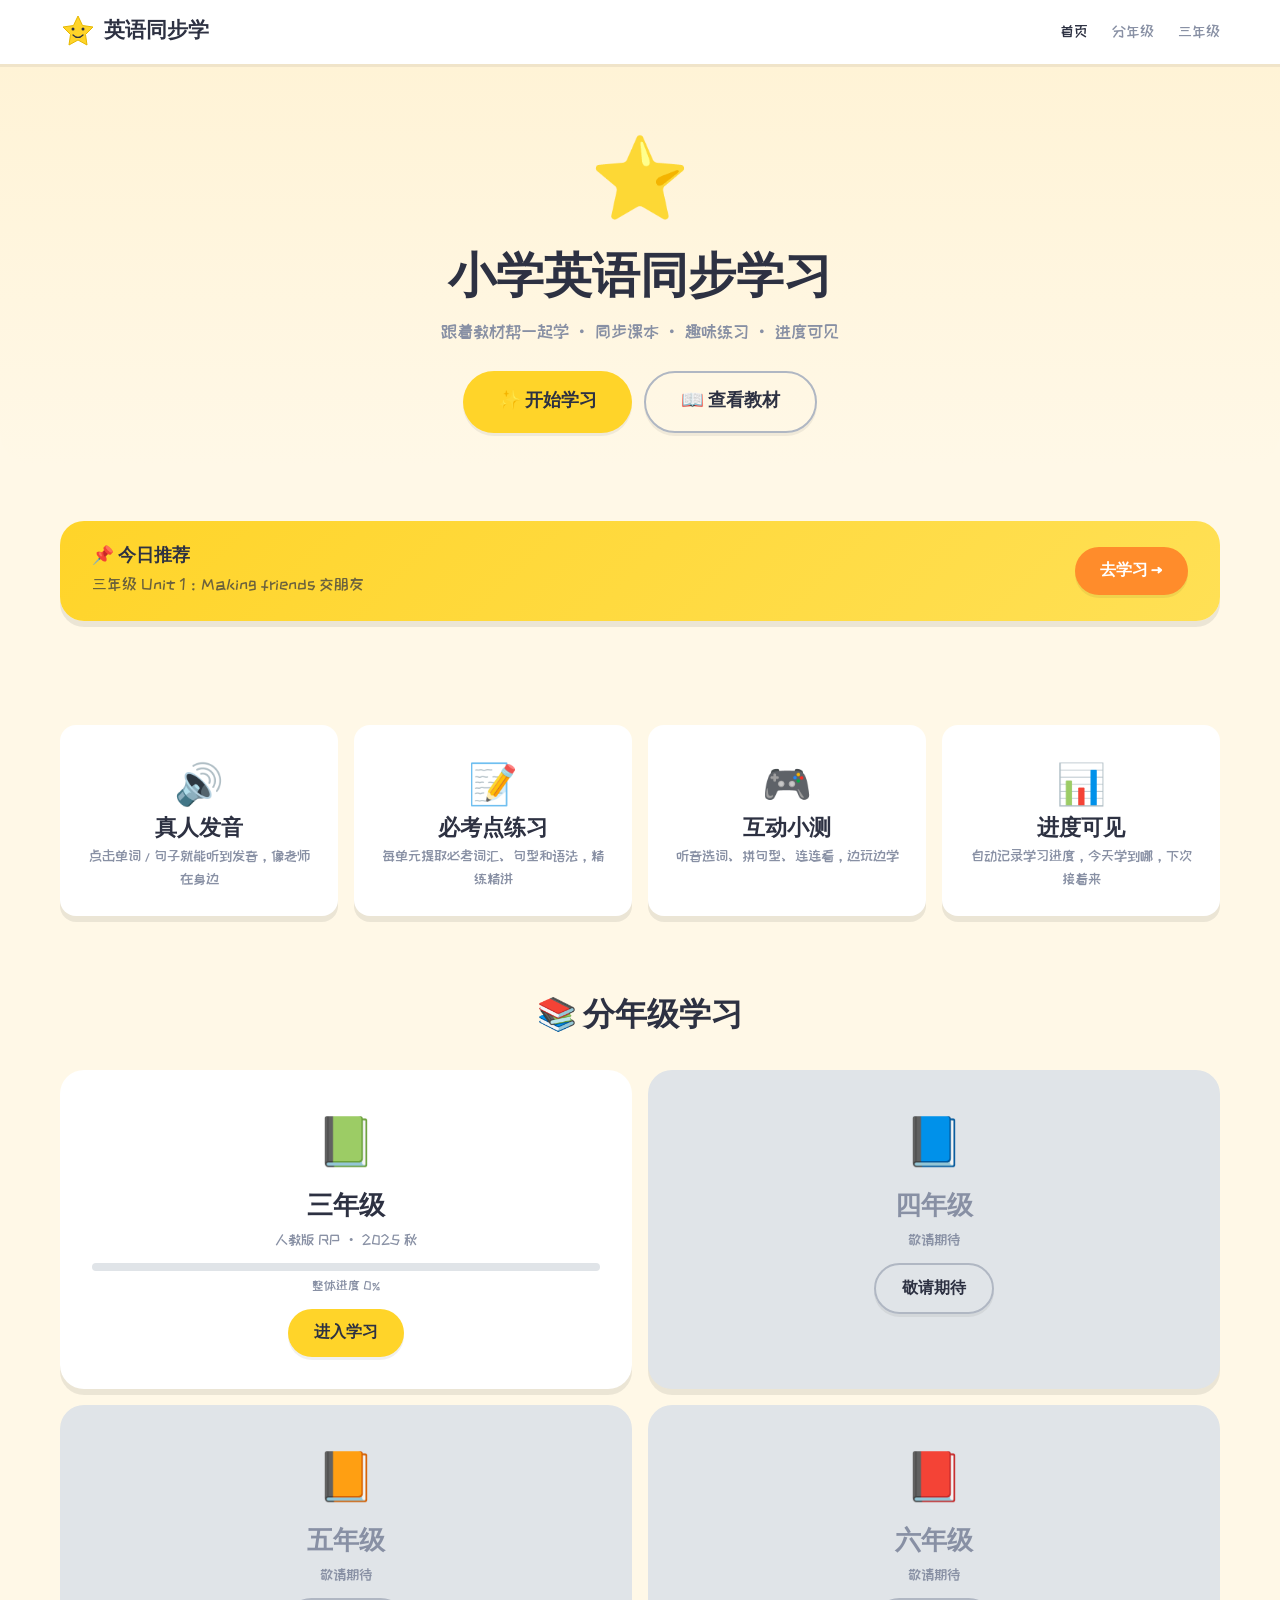
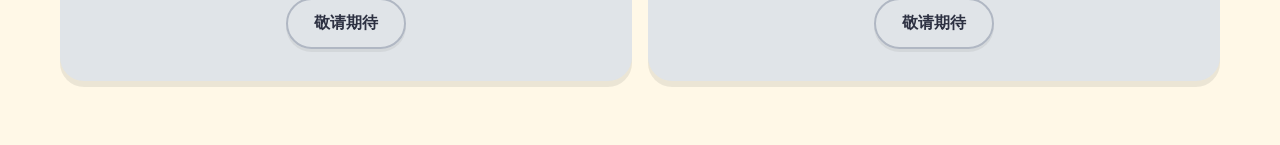
==== index.html @ 9a164a95 "Initial commit: 小学英语同步学习网站 Unit 1 (Making friends) - 静态站点 HTML/CSS/原生JS(ESM)，无构建工具 - 首页分年级导航 + 三年级 H" ====
<!DOCTYPE html>
<html lang="zh-CN">
<head>
  <meta charset="UTF-8">
  <meta name="viewport" content="width=device-width, initial-scale=1.0">
  <title>小学英语同步学习 — 跟着教材帮一起学</title>
  <link rel="stylesheet" href="assets/css/tokens.css">
  <link rel="stylesheet" href="assets/css/base.css">
  <link rel="stylesheet" href="assets/css/components.css">
  <link rel="stylesheet" href="assets/css/layout.css">
</head>
<body>
  <!-- Navbar -->
  <nav class="navbar">
    <div class="container">
      <a href="index.html" class="nav-logo">
        <svg width="36" height="36" viewBox="0 0 36 36"><use href="assets/img/mascot-star.svg#star"/></svg>
        英语同步学
      </a>
      <div class="nav-links">
        <a href="index.html" class="active">首页</a>
        <a href="#grades">分年级</a>
        <a href="grade3.html">三年级</a>
      </div>
    </div>
  </nav>

  <!-- Main -->
  <main class="page-wrap">
    <!-- Hero -->
    <section class="hero">
      <div class="container">
        <div class="hero-mascot">⭐</div>
        <h1>小学英语同步学习</h1>
        <p>跟着教材帮一起学 · 同步课本 · 趣味练习 · 进度可见</p>
        <div class="hero-actions">
          <a href="grade3.html" class="btn btn-primary btn-lg">✨ 开始学习</a>
          <a href="books/25秋三上教材帮英语人教.pdf" class="btn btn-outline btn-lg" target="_blank">📖 查看教材</a>
        </div>
      </div>
    </section>

    <!-- Daily Recommend -->
    <section class="section">
      <div class="container">
        <div class="daily-card" id="daily-recommend">
          <div class="daily-card__info">
            <h3>📌 今日推荐</h3>
            <p id="daily-text">正在加载…</p>
          </div>
          <a href="grade3/unit1.html" class="btn btn-accent">去学习 →</a>
        </div>
      </div>
    </section>

    <!-- Features -->
    <section class="section section--tight">
      <div class="container">
        <div class="highlight-grid">
          <div class="card" style="text-align:center">
            <div style="font-size:2.5rem">🔊</div>
            <h3>真人发音</h3>
            <p style="color:var(--c-gray);font-size:.9rem">点击单词 / 句子就能听到发音，像老师在身边</p>
          </div>
          <div class="card" style="text-align:center">
            <div style="font-size:2.5rem">📝</div>
            <h3>必考点练习</h3>
            <p style="color:var(--c-gray);font-size:.9rem">每单元提取必考词汇、句型和语法，精练精讲</p>
          </div>
          <div class="card" style="text-align:center">
            <div style="font-size:2.5rem">🎮</div>
            <h3>互动小测</h3>
            <p style="color:var(--c-gray);font-size:.9rem">听音选词、拼句型、连连看，边玩边学</p>
          </div>
          <div class="card" style="text-align:center">
            <div style="font-size:2.5rem">📊</div>
            <h3>进度可见</h3>
            <p style="color:var(--c-gray);font-size:.9rem">自动记录学习进度，今天学到哪，下次接着来</p>
          </div>
        </div>
      </div>
    </section>

    <!-- Grade Navigation -->
    <section class="section" id="grades">
      <div class="container">
        <h2 style="text-align:center;margin-bottom:1.5rem">📚 分年级学习</h2>
        <div class="grade-grid" id="grade-grid"></div>
      </div>
    </section>
  </main>

  <script type="module">
    import { Progress } from './assets/js/core/progress.js';

    // Render grade cards
    const res = await fetch('data/grades.json');
    const { grades } = await res.json();
    const grid = document.getElementById('grade-grid');

    const totalSectionsMap = { u1: 11, u2: 11, u3: 11, u4: 11, u5: 11, u6: 11, rev: 6 };
    const unitIds = ['u1', 'u2', 'u3', 'u4', 'u5', 'u6', 'rev'];
    const gp = Progress.getGradeProgress(3, unitIds, totalSectionsMap);

    for (const g of grades) {
      const card = document.createElement('div');
      const active = g.active;

      if (active) {
        // Calculate overall G3 progress
        const total = gp.reduce((s, u) => s + (totalSectionsMap[u.unitId] || 10), 0);
        const done = gp.reduce((s, u) => s + u.completed.length, 0);
        const pct = total > 0 ? Math.round((done / total) * 100) : 0;

        card.className = 'grade-card card--active';
        card.innerHTML = `
          <div class="grade-card__icon">${g.icon}</div>
          <div class="grade-card__title">${g.label}</div>
          <div class="grade-card__sub">${g.desc}</div>
          <div class="progress-bar" style="margin-top:.75rem">
            <div class="progress-bar__fill" style="width:${pct}%"></div>
          </div>
          <div style="font-size:.8rem;color:var(--c-gray);margin-top:.35rem">整体进度 ${pct}%</div>
          <a href="${g.url}" class="btn btn-primary" style="margin-top:.75rem">进入学习</a>
        `;
      } else {
        card.className = 'grade-card grade-card--coming';
        card.innerHTML = `
          <div class="grade-card__icon">${g.icon}</div>
          <div class="grade-card__title">${g.label}</div>
          <div class="grade-card__sub">${g.desc}</div>
          <button class="btn btn-outline" style="margin-top:.75rem" disabled>敬请期待</button>
        `;
      }
      grid.appendChild(card);
    }

    // Daily recommend
    const recUnit = Progress.getRecommendedUnit(3, unitIds, totalSectionsMap);
    const metaRes = await fetch('data/grade3/meta.json');
    const meta = await metaRes.json();
    const unit = meta.units.find(u => u.id === recUnit) || meta.units[0];
    document.getElementById('daily-text').textContent =
      `三年级 Unit ${unit.number}：${unit.titleEn} ${unit.titleZh}`;
  </script>
</body>
</html>
---- assets/css/tokens.css ----
/* === Design Tokens === */
:root {
  /* Colors — 教材帮风格 */
  --c-yellow:   #FFD429;
  --c-green:    #6DBE45;
  --c-orange:   #FF8C2B;
  --c-blue:     #3DA5E0;
  --c-purple:   #B07ACC;
  --c-red:      #FF6B6B;
  --c-pink:     #FF7EB3;
  --c-cream:    #FFF8E7;
  --c-cream2:   #FFF3D6;
  --c-ink:      #2D3142;
  --c-gray:     #8890A4;
  --c-gray2:    #B0B7C3;
  --c-gray3:    #E0E4E8;
  --c-bg:       #FBFBFB;
  --c-surface:  #FFFFFF;

  /* Shadows — 童趣硬阴影 */
  --shadow-sm:  0 3px 0 rgba(0,0,0,.06);
  --shadow-md:  0 6px 0 rgba(0,0,0,.08);
  --shadow-lg:  0 10px 0 rgba(0,0,0,.10);
  --shadow-card-hover: 0 12px 20px rgba(0,0,0,.12);

  /* Radii */
  --radius-xs:  6px;
  --radius-sm:  10px;
  --radius-md:  16px;
  --radius-lg:  24px;
  --radius-xl:  32px;

  /* Typography */
  --font-cn:    "ZCOOL KuaiLe", "Noto Sans SC", "Microsoft YaHei", sans-serif;
  --font-en:    "Baloo 2", "Fredoka", "Comic Sans MS", cursive, sans-serif;
  --font-mono:  "SF Mono", "Fira Code", monospace;

  /* Sizing */
  --max-width:  1200px;
  --nav-height: 64px;

  /* Transitions */
  --ease:       cubic-bezier(0.4, 0, 0.2, 1);
  --fast:       150ms;
  --normal:     250ms;
  --slow:       500ms;
}

/* Unit theme colors — matches textbook */
[data-unit-theme="u1"] { --theme: var(--c-green);  }
[data-unit-theme="u2"] { --theme: var(--c-purple); }
[data-unit-theme="u3"] { --theme: var(--c-orange); }
[data-unit-theme="u4"] { --theme: var(--c-blue);   }
[data-unit-theme="u5"] { --theme: var(--c-pink);   }
[data-unit-theme="u6"] { --theme: var(--c-red);    }

/* Part indicators */
[data-part="A"] { --part-color: var(--c-blue);   }
[data-part="B"] { --part-color: var(--c-purple); }
[data-part="C"] { --part-color: var(--c-orange); }
---- assets/css/base.css ----
/* === Base Reset & Typography === */
@import url('https://fonts.googleapis.com/css2?family=ZCOOL+KuaiLe&family=Baloo+2:wght@500;600;700;800&family=Noto+Sans+SC:wght@400;500;700&display=swap');

*, *::before, *::after { box-sizing: border-box; margin: 0; padding: 0; }

html {
  font-size: 16px;
  scroll-behavior: smooth;
  -webkit-text-size-adjust: 100%;
}

body {
  font-family: var(--font-cn);
  color: var(--c-ink);
  background: var(--c-cream);
  line-height: 1.6;
  min-height: 100vh;
  overflow-x: hidden;
}

h1, h2, h3, h4 {
  font-family: var(--font-en);
  line-height: 1.3;
  font-weight: 700;
}

h1 { font-size: clamp(1.8rem, 4vw, 2.6rem); }
h2 { font-size: clamp(1.4rem, 3vw, 2rem); }
h3 { font-size: clamp(1.1rem, 2vw, 1.4rem); }

a { color: var(--c-blue); text-decoration: none; }
a:hover { text-decoration: underline; }

img, svg { max-width: 100%; display: block; }

button {
  font-family: var(--font-en);
  cursor: pointer;
  border: none;
  background: none;
  font-size: inherit;
}
button:focus-visible { outline: 3px solid var(--c-blue); outline-offset: 2px; }

small { font-size: 0.85em; color: var(--c-gray); }

em { font-style: normal; color: var(--c-orange); font-weight: 600; }

mark {
  background: linear-gradient(transparent 60%, var(--c-yellow) 60%);
  padding: 0 2px;
}

/* Utility */
.container {
  max-width: var(--max-width);
  margin: 0 auto;
  padding: 0 1.25rem;
}

.sr-only {
  position: absolute; width: 1px; height: 1px;
  padding: 0; margin: -1px; overflow: hidden;
  clip: rect(0,0,0,0); border: 0;
}

.page-wrap {
  padding-top: var(--nav-height);
  min-height: 100vh;
}

/* Breadcrumb */
.breadcrumb {
  display: flex; gap: .5rem; flex-wrap: wrap;
  padding: 1rem 0; font-size: .9rem;
}
.breadcrumb a { color: var(--c-gray); }
.breadcrumb span { color: var(--c-ink); font-weight: 600; }
---- assets/css/components.css ----
/* === Reusable Components === */

/* ---- Buttons ---- */
.btn {
  display: inline-flex; align-items: center; gap: .5rem;
  padding: .7rem 1.6rem; border-radius: 50px;
  font-family: var(--font-en); font-weight: 700; font-size: 1rem;
  transition: all var(--fast) var(--ease), box-shadow var(--fast) var(--ease);
  box-shadow: var(--shadow-sm);
}
.btn:hover { transform: translateY(-2px); box-shadow: var(--shadow-md); }
.btn:active { transform: translateY(0); box-shadow: var(--shadow-sm); }

.btn-primary { background: var(--c-yellow); color: var(--c-ink); }
.btn-primary:hover { background: #FFE055; }
.btn-green { background: var(--c-green); color: #fff; }
.btn-green:hover { background: #5DA838; }
.btn-accent { background: var(--c-orange); color: #fff; }
.btn-blue { background: var(--c-blue); color: #fff; }
.btn-outline { background: transparent; border: 2px solid var(--c-gray2); color: var(--c-ink); }
.btn-sm { padding: .4rem 1rem; font-size: .85rem; }
.btn-lg { padding: .9rem 2.2rem; font-size: 1.15rem; }
.btn-round { width: 48px; height: 48px; padding: 0; border-radius: 50%; justify-content: center; }

/* ---- Badge ---- */
.badge {
  display: inline-block; padding: .25rem .75rem; border-radius: 20px;
  font-family: var(--font-en); font-size: .8rem; font-weight: 700;
  background: var(--c-yellow); color: var(--c-ink);
}
.badge--unit { background: var(--theme, var(--c-green)); color: #fff; font-size: .75rem; }

/* ---- Card ---- */
.card {
  background: var(--c-surface); border-radius: var(--radius-md);
  box-shadow: var(--shadow-md); padding: 1.5rem;
  transition: transform var(--fast) var(--ease), box-shadow var(--fast) var(--ease);
  border: 2px solid transparent;
}
.card:hover { transform: translateY(-4px); box-shadow: var(--shadow-card-hover); }
.card--clickable { cursor: pointer; }
.card--active { border-color: var(--c-yellow); }
.card--disabled { opacity: .55; pointer-events: none; }

/* ---- Progress Bar ---- */
.progress-bar {
  width: 100%; height: 8px; border-radius: 4px;
  background: var(--c-gray3); overflow: hidden;
}
.progress-bar__fill {
  height: 100%; border-radius: 4px; background: var(--c-green);
  transition: width var(--slow) var(--ease);
}

/* ---- Tabs ---- */
.tabs {
  display: flex; gap: 0; border-radius: var(--radius-md);
  background: var(--c-surface); box-shadow: var(--shadow-sm);
  overflow: hidden; margin: 1rem 0;
}
.tab-btn {
  flex: 1; padding: .75rem 1rem; font-family: var(--font-cn);
  font-weight: 700; font-size: .95rem; text-align: center;
  color: var(--c-gray); border-bottom: 3px solid transparent;
  transition: all var(--fast) var(--ease);
  background: var(--c-surface);
}
.tab-btn:hover { color: var(--c-ink); background: var(--c-cream); }
.tab-btn.active {
  color: var(--c-ink); border-bottom-color: var(--part-color, var(--c-green)); background: var(--c-cream2);
}
.tab-btn[data-part="A"].active { border-bottom-color: var(--c-blue); }
.tab-btn[data-part="B"].active { border-bottom-color: var(--c-purple); }
.tab-btn[data-part="C"].active { border-bottom-color: var(--c-orange); }

/* ---- Navbar ---- */
.navbar {
  position: fixed; top: 0; left: 0; right: 0; z-index: 100;
  height: var(--nav-height); background: var(--c-surface);
  box-shadow: var(--shadow-sm); display: flex; align-items: center;
}
.navbar .container { display: flex; align-items: center; justify-content: space-between; width: 100%; }
.nav-logo {
  display: flex; align-items: center; gap: .5rem;
  font-family: var(--font-en); font-size: 1.3rem; font-weight: 800; color: var(--c-ink);
}
.nav-logo:hover { text-decoration: none; }
.nav-links { display: flex; gap: 1.5rem; align-items: center; }
.nav-links a { font-family: var(--font-cn); font-weight: 500; color: var(--c-gray); font-size: .95rem; }
.nav-links a:hover, .nav-links a.active { color: var(--c-ink); text-decoration: none; }

/* ---- Section Header ---- */
.section-header {
  display: flex; align-items: center; gap: .75rem; margin-bottom: 1rem;
}

/* ---- Audio Button ---- */
.audio-btn {
  width: 36px; height: 36px; border-radius: 50%;
  display: inline-flex; align-items: center; justify-content: center;
  font-size: 1.1rem; background: var(--c-cream2);
  transition: all var(--fast) var(--ease);
  flex-shrink: 0;
}
.audio-btn:hover { background: var(--c-yellow); transform: scale(1.1); }
.audio-btn.speaking { background: var(--c-green); animation: pulse 1s infinite; }

@keyframes pulse {
  0%, 100% { transform: scale(1); }
  50% { transform: scale(1.15); }
}

/* ---- Shake Animation ---- */
@keyframes shake {
  0%, 100% { transform: translateX(0); }
  25% { transform: translateX(-8px); }
  75% { transform: translateX(8px); }
}
.shake { animation: shake .4s ease; }

/* ---- Confetti (simple) ---- */
@keyframes confetti-fall {
  0% { transform: translateY(0) rotate(0); opacity: 1; }
  100% { transform: translateY(120px) rotate(360deg); opacity: 0; }
}
.confetti {
  position: fixed; pointer-events: none; z-index: 999;
  width: 10px; height: 10px; border-radius: 2px;
  animation: confetti-fall .8s var(--ease) forwards;
}

/* ---- Modal ---- */
.modal-overlay {
  position: fixed; inset: 0; background: rgba(0,0,0,.5);
  display: flex; align-items: center; justify-content: center;
  z-index: 200; padding: 1rem;
}
.modal {
  background: var(--c-surface); border-radius: var(--radius-lg);
  padding: 2rem; max-width: 600px; width: 100%; max-height: 90vh;
  overflow-y: auto; box-shadow: var(--shadow-lg);
}
.modal h2 { margin-bottom: 1rem; }
.modal-close {
  position: absolute; top: 1rem; right: 1rem;
  font-size: 1.5rem; color: var(--c-gray);
}

/* ---- Vocabulary Grid ---- */
.vocab-grid {
  display: grid; gap: .75rem;
  grid-template-columns: repeat(2, 1fr);
}
@media (min-width: 600px) { .vocab-grid { grid-template-columns: repeat(3, 1fr); } }
@media (min-width: 900px) { .vocab-grid { grid-template-columns: repeat(4, 1fr); } }

.vocab-card {
  background: var(--c-surface); border-radius: var(--radius-md);
  padding: 1rem; text-align: center; box-shadow: var(--shadow-sm);
  transition: transform var(--fast) var(--ease);
  cursor: pointer;
}
.vocab-card:hover { transform: translateY(-3px); }
.vocab-card__icon { font-size: 2.2rem; display: block; margin-bottom: .35rem; }
.vocab-card__word { font-family: var(--font-en); font-size: 1.2rem; font-weight: 700; display: block; }
.vocab-card__zh { font-size: .85rem; color: var(--c-gray); }

/* ---- Phonics Card ---- */
.phonics-grid {
  display: grid; gap: .75rem;
  grid-template-columns: repeat(2, 1fr);
}
@media (min-width: 600px) { .phonics-grid { grid-template-columns: repeat(4, 1fr); } }

.phonics-card {
  background: var(--c-surface); border-radius: var(--radius-md);
  padding: 1.25rem; text-align: center; box-shadow: var(--shadow-sm);
  border-top: 4px solid var(--c-purple);
}
.phonics-card__letter { font-family: var(--font-en); font-size: 2.2rem; font-weight: 800; }
.phonics-card__sound { font-family: var(--font-mono); font-size: 1.1rem; color: var(--c-purple); }
.phonics-card__example { font-family: var(--font-en); font-size: .95rem; color: var(--c-gray); }

/* ---- Dialogue Bubble ---- */
.dialogue-box {
  display: flex; flex-direction: column; gap: .5rem; margin: .75rem 0;
}
.dialogue-line {
  display: flex; align-items: center; gap: .5rem; max-width: 85%;
}
.dialogue-line--left { align-self: flex-start; }
.dialogue-line--right { align-self: flex-end; flex-direction: row-reverse; }
.dialogue-bubble {
  background: var(--c-surface); border-radius: var(--radius-md);
  padding: .75rem 1rem; box-shadow: var(--shadow-sm);
  position: relative;
}
.dialogue-line--left .dialogue-bubble { border-bottom-left-radius: 4px; }
.dialogue-line--right .dialogue-bubble { border-bottom-right-radius: 4px; background: var(--c-cream2); }
.dialogue-speaker { font-family: var(--font-en); font-weight: 700; font-size: .8rem; color: var(--c-gray); }
.dialogue-en { font-family: var(--font-en); font-size: 1.05rem; }
.dialogue-zh { font-size: .85rem; color: var(--c-gray); margin-top: .15rem; }

/* ---- Flashcard ---- */
.flashcard-container {
  perspective: 800px; width: 200px; height: 140px; margin: 0 auto;
}
.flashcard {
  width: 100%; height: 100%; position: relative;
  transform-style: preserve-3d;
  transition: transform var(--slow) var(--ease);
  cursor: pointer;
}
.flashcard.flipped { transform: rotateY(180deg); }
.flashcard__face {
  position: absolute; inset: 0; backface-visibility: hidden;
  border-radius: var(--radius-md); box-shadow: var(--shadow-md);
  display: flex; flex-direction: column; align-items: center;
  justify-content: center; padding: 1rem;
}
.flashcard__front { background: var(--c-surface); border: 3px solid var(--c-green); }
.flashcard__back { background: var(--c-cream2); border: 3px solid var(--c-yellow); transform: rotateY(180deg); }
.flashcard__word { font-family: var(--font-en); font-size: 1.4rem; font-weight: 700; }
.flashcard__icon { font-size: 2rem; }

/* ---- Sentence Builder ---- */
.sentence-builder {
  display: flex; flex-wrap: wrap; gap: .4rem; justify-content: center; margin: .75rem 0;
}
.word-block {
  padding: .4rem .85rem; border-radius: var(--radius-sm);
  font-family: var(--font-en); font-weight: 700; font-size: 1rem;
  background: var(--c-surface); box-shadow: var(--shadow-sm);
  cursor: pointer; user-select: none;
  transition: all var(--fast) var(--ease);
}
.word-block:hover { background: var(--c-yellow); }
.word-block.selected { background: var(--c-green); color: #fff; }
.answer-slot {
  min-height: 44px; border: 2px dashed var(--c-gray2);
  border-radius: var(--radius-sm); padding: .4rem;
  display: flex; flex-wrap: wrap; gap: .4rem; align-items: center;
  margin: .5rem 0 1rem;
}
.answer-slot.correct { border-color: var(--c-green); background: #E8F5E0; }
.answer-slot.wrong { border-color: var(--c-red); background: #FFE5E5; }
---- assets/css/layout.css ----
/* === Layout & Responsive === */

/* Grid utilities */
.grid-2 { display: grid; grid-template-columns: repeat(2, 1fr); gap: 1rem; }
.grid-3 { display: grid; grid-template-columns: repeat(3, 1fr); gap: 1rem; }
.grid-4 { display: grid; grid-template-columns: repeat(4, 1fr); gap: 1rem; }

@media (max-width: 768px) {
  .grid-3, .grid-4 { grid-template-columns: repeat(2, 1fr); }
}
@media (max-width: 480px) {
  .grid-2, .grid-3, .grid-4 { grid-template-columns: 1fr; }
}

/* Home Hero */
.hero {
  text-align: center; padding: 3rem 1rem 2rem;
  background: linear-gradient(180deg, var(--c-cream2) 0%, var(--c-cream) 100%);
  border-radius: 0 0 var(--radius-xl) var(--radius-xl);
}
.hero h1 {
  font-size: clamp(1.8rem, 5vw, 3rem);
  margin-bottom: .5rem;
}
.hero p {
  font-size: 1.1rem; color: var(--c-gray); margin-bottom: 1.5rem;
}
.hero-actions { display: flex; gap: .75rem; justify-content: center; flex-wrap: wrap; }
.hero-mascot { font-size: 5rem; margin-bottom: .5rem; animation: float 3s ease-in-out infinite; }

@keyframes float {
  0%, 100% { transform: translateY(0); }
  50% { transform: translateY(-10px); }
}

/* Grade Cards (Homepage) */
.grade-grid {
  display: grid; gap: 1rem;
  grid-template-columns: repeat(2, 1fr);
  margin: 2rem 0;
}
@media (max-width: 600px) { .grade-grid { grid-template-columns: 1fr; } }

.grade-card {
  background: var(--c-surface); border-radius: var(--radius-lg);
  padding: 2rem; text-align: center; box-shadow: var(--shadow-md);
  transition: all var(--fast) var(--ease);
}
.grade-card:hover { transform: translateY(-4px); box-shadow: var(--shadow-card-hover); }
.grade-card__icon { font-size: 3rem; margin-bottom: .5rem; }
.grade-card__title { font-family: var(--font-en); font-size: 1.6rem; font-weight: 800; }
.grade-card__sub { color: var(--c-gray); font-size: .9rem; }
.grade-card--coming { background: var(--c-gray3); }
.grade-card--coming .grade-card__title { color: var(--c-gray); }

/* Section Spacing */
.section { padding: 2rem 0; }
.section--tight { padding: 1rem 0; }

/* Part tabs content layout */
.part-panel { display: none; padding: 1.5rem 0; }
.part-panel.active { display: block; }

/* Desktop 3-column for parts (future) */
@media (min-width: 900px) {
  .parts-grid {
    display: grid; grid-template-columns: repeat(3, 1fr); gap: 1.5rem;
  }
  .parts-grid .part-panel { display: block; }
}

/* Feature highlight section */
.highlight-grid {
  display: grid; gap: 1rem;
  grid-template-columns: repeat(auto-fit, minmax(240px, 1fr));
  margin: 2rem 0;
}

/* Daily recommend */
.daily-card {
  background: linear-gradient(135deg, var(--c-yellow), #FFE055);
  border-radius: var(--radius-lg); padding: 1.5rem 2rem;
  display: flex; align-items: center; justify-content: space-between;
  flex-wrap: wrap; gap: 1rem; margin: 1.5rem 0;
  box-shadow: var(--shadow-md);
}
.daily-card__info h3 { font-size: 1.1rem; color: var(--c-ink); margin-bottom: .25rem; }
.daily-card__info p { color: var(--c-ink); opacity: .7; }

/* Must-know grid */
.must-know-grid {
  display: grid; gap: 1rem;
  grid-template-columns: repeat(2, 1fr);
  margin: 1.5rem 0;
}
@media (max-width: 600px) { .must-know-grid { grid-template-columns: 1fr; } }

.mk-card {
  background: var(--c-surface); border-radius: var(--radius-md);
  padding: 1.5rem; box-shadow: var(--shadow-md);
  border-left: 5px solid var(--c-red);
}
.mk-card h3 { font-size: 1.1rem; margin-bottom: .5rem; }
.mk-card p { font-size: .9rem; color: var(--c-gray); margin-bottom: .75rem; }
.mk-card--vocab { border-left-color: var(--c-green); }
.mk-card--grammar { border-left-color: var(--c-blue); }
.mk-card--phonics { border-left-color: var(--c-purple); }
.mk-card--test { border-left-color: var(--c-red); }

/* Reading section */
.reading-passage {
  background: var(--c-surface); border-radius: var(--radius-md);
  padding: 1.5rem; box-shadow: var(--shadow-sm);
  font-family: var(--font-en); font-size: 1.1rem; line-height: 1.8;
  margin: .75rem 0;
}
.reading-passage p { margin-bottom: .75rem; }

/* Project card */
.project-card {
  background: var(--c-surface); border-radius: var(--radius-md);
  padding: 1.5rem; box-shadow: var(--shadow-md);
  margin: 1rem 0;
}
.project-steps {
  display: grid; gap: .75rem;
  grid-template-columns: repeat(auto-fit, minmax(180px, 1fr));
  margin-top: .75rem;
}
.project-step {
  background: var(--c-cream2); border-radius: var(--radius-sm);
  padding: 1rem; text-align: center;
}
.project-step__icon { font-size: 2rem; margin-bottom: .35rem; }
.project-step__label { font-size: .85rem; font-weight: 700; }

/* Completion check */
.complete-check {
  display: flex; align-items: center; gap: .75rem; padding: 1rem 0;
}

/* Responsive adjustments */
@media (max-width: 480px) {
  .hero { padding: 2rem 1rem 1.5rem; }
  .grade-card { padding: 1.25rem; }
}
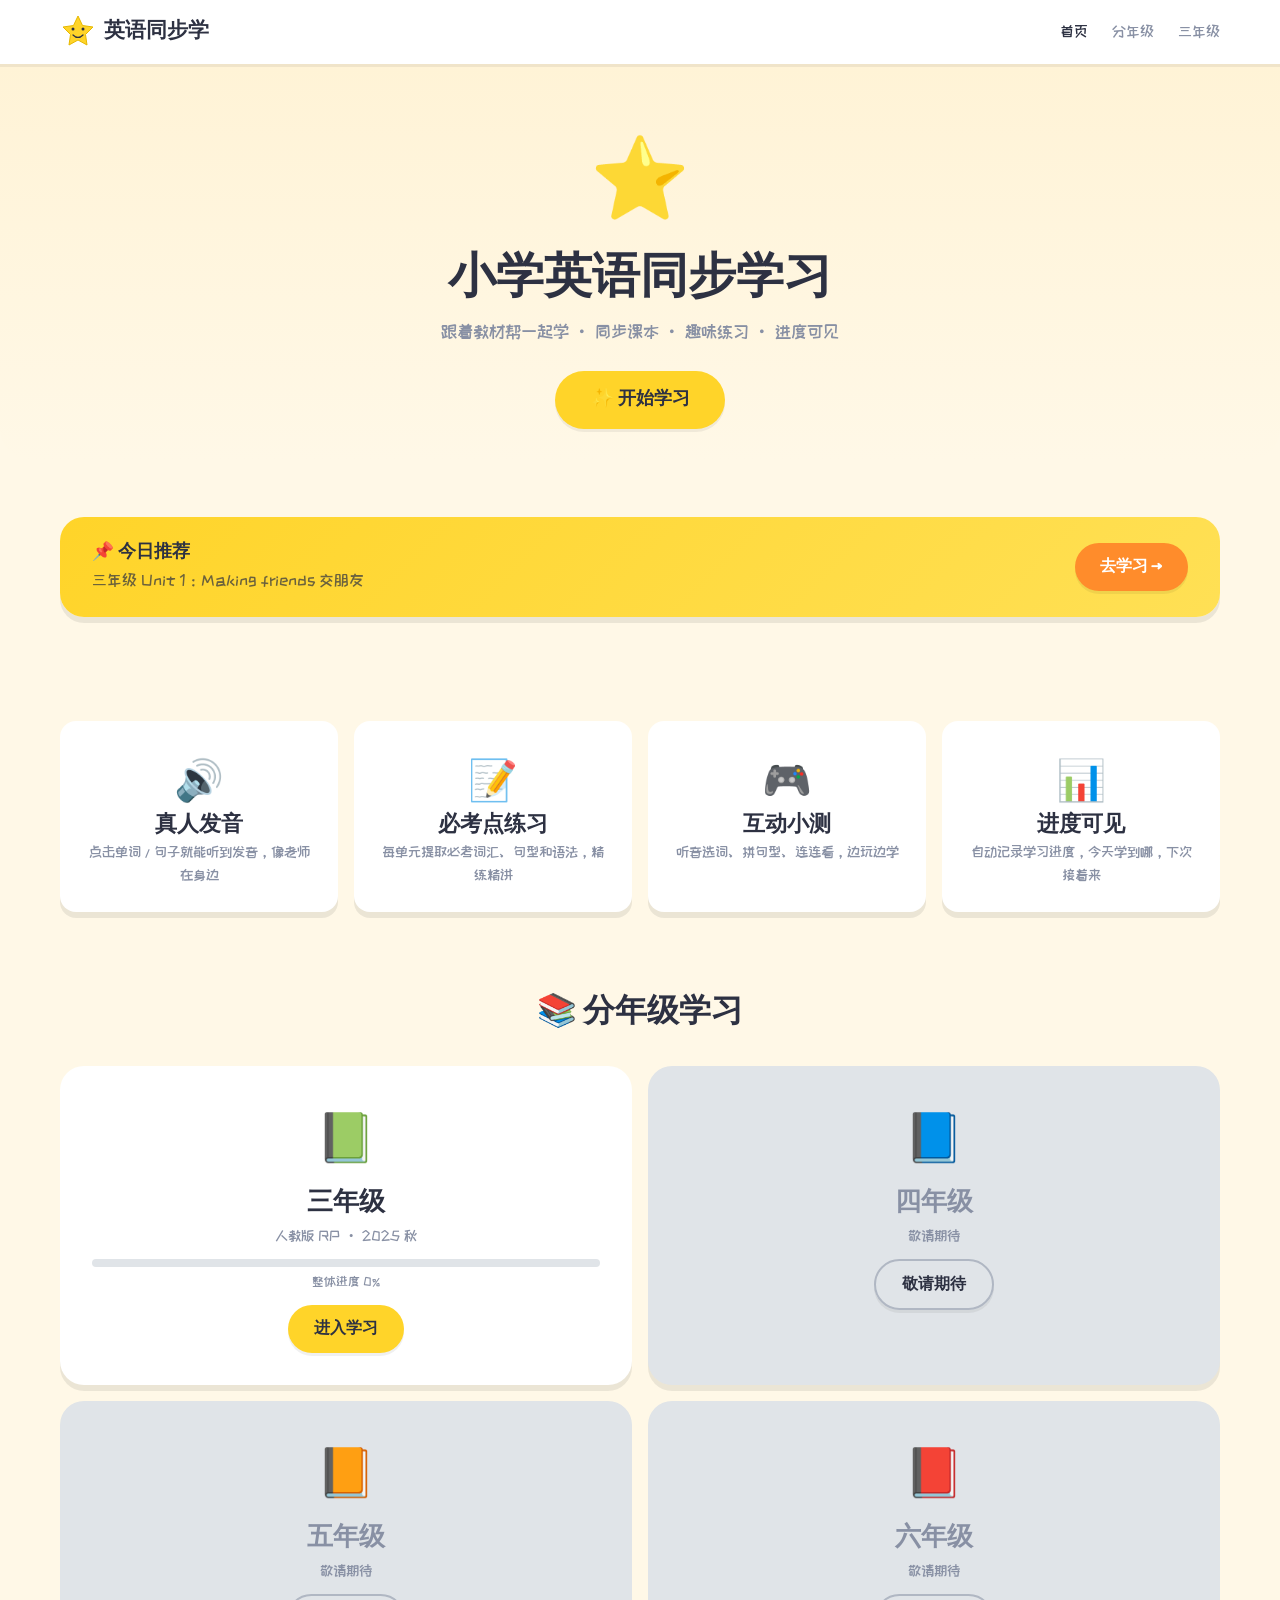
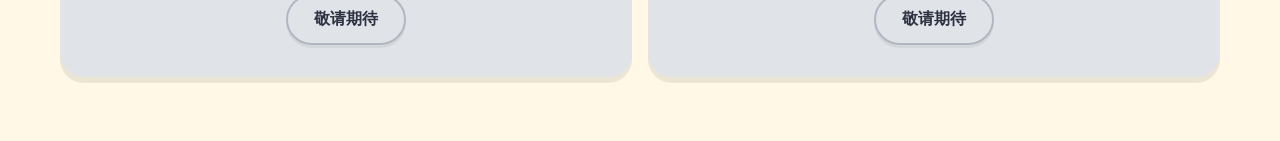
==== commit edd68b5d: "feat: 移除首页查看教材入口，不再提供教材查看功能 删除 index.html hero 区的 查看教材 按钮（链接 books/ PDF）。\nbooks/ 已在 .gitignore 中整目录" ====
--- a/index.html
+++ b/index.html
@@ -35,7 +35,6 @@
         <p>跟着教材帮一起学 · 同步课本 · 趣味练习 · 进度可见</p>
         <div class="hero-actions">
           <a href="grade3.html" class="btn btn-primary btn-lg">✨ 开始学习</a>
-          <a href="books/25秋三上教材帮英语人教.pdf" class="btn btn-outline btn-lg" target="_blank">📖 查看教材</a>
         </div>
       </div>
     </section>
--- a/assets/css/layout.css
+++ b/assets/css/layout.css
@@ -87,25 +87,41 @@
 .daily-card__info h3 { font-size: 1.1rem; color: var(--c-ink); margin-bottom: .25rem; }
 .daily-card__info p { color: var(--c-ink); opacity: .7; }
 
-/* Must-know grid */
-.must-know-grid {
-  display: grid; gap: 1rem;
-  grid-template-columns: repeat(2, 1fr);
-  margin: 1.5rem 0;
+/* Unit page: sidebar + content two-column layout */
+.unit-layout {
+  display: flex; gap: 1.5rem; align-items: flex-start;
 }
-@media (max-width: 600px) { .must-know-grid { grid-template-columns: 1fr; } }
+.unit-content {
+  flex: 1; min-width: 0;
+}
+.unit-nav {
+  flex: 0 0 190px;
+  position: sticky; top: 80px;
+  max-height: calc(100vh - 96px); overflow-y: auto;
+  background: var(--c-surface); border-radius: var(--radius-md);
+  padding: 1rem; box-shadow: var(--shadow-sm);
+}
+.unit-nav__title {
+  font-weight: 800; font-size: .95rem; margin-bottom: .75rem;
+}
+.unit-nav__link {
+  display: flex; align-items: center; gap: .4rem;
+  padding: .5rem .6rem; border-radius: var(--radius-sm);
+  font-size: .9rem; color: var(--c-ink); text-decoration: none;
+  transition: all var(--fast) var(--ease);
+}
+.unit-nav__link:hover { background: var(--c-cream2); }
+.unit-nav__link.active { background: var(--c-green); color: #fff; }
+.unit-nav__test { flex-shrink: 0; }
 
-.mk-card {
-  background: var(--c-surface); border-radius: var(--radius-md);
-  padding: 1.5rem; box-shadow: var(--shadow-md);
-  border-left: 5px solid var(--c-red);
+/* Smooth anchor offset under fixed navbar */
+.part-panel, #sec-objectives { scroll-margin-top: 90px; }
+
+/* Narrow screens: keep sidebar on the left, just slim it down */
+@media (max-width: 700px) {
+  .unit-nav { flex: 0 0 130px; padding: .75rem; }
+  .unit-nav__link { font-size: .8rem; padding: .4rem .45rem; gap: .25rem; }
 }
-.mk-card h3 { font-size: 1.1rem; margin-bottom: .5rem; }
-.mk-card p { font-size: .9rem; color: var(--c-gray); margin-bottom: .75rem; }
-.mk-card--vocab { border-left-color: var(--c-green); }
-.mk-card--grammar { border-left-color: var(--c-blue); }
-.mk-card--phonics { border-left-color: var(--c-purple); }
-.mk-card--test { border-left-color: var(--c-red); }
 
 /* Reading section */
 .reading-passage {
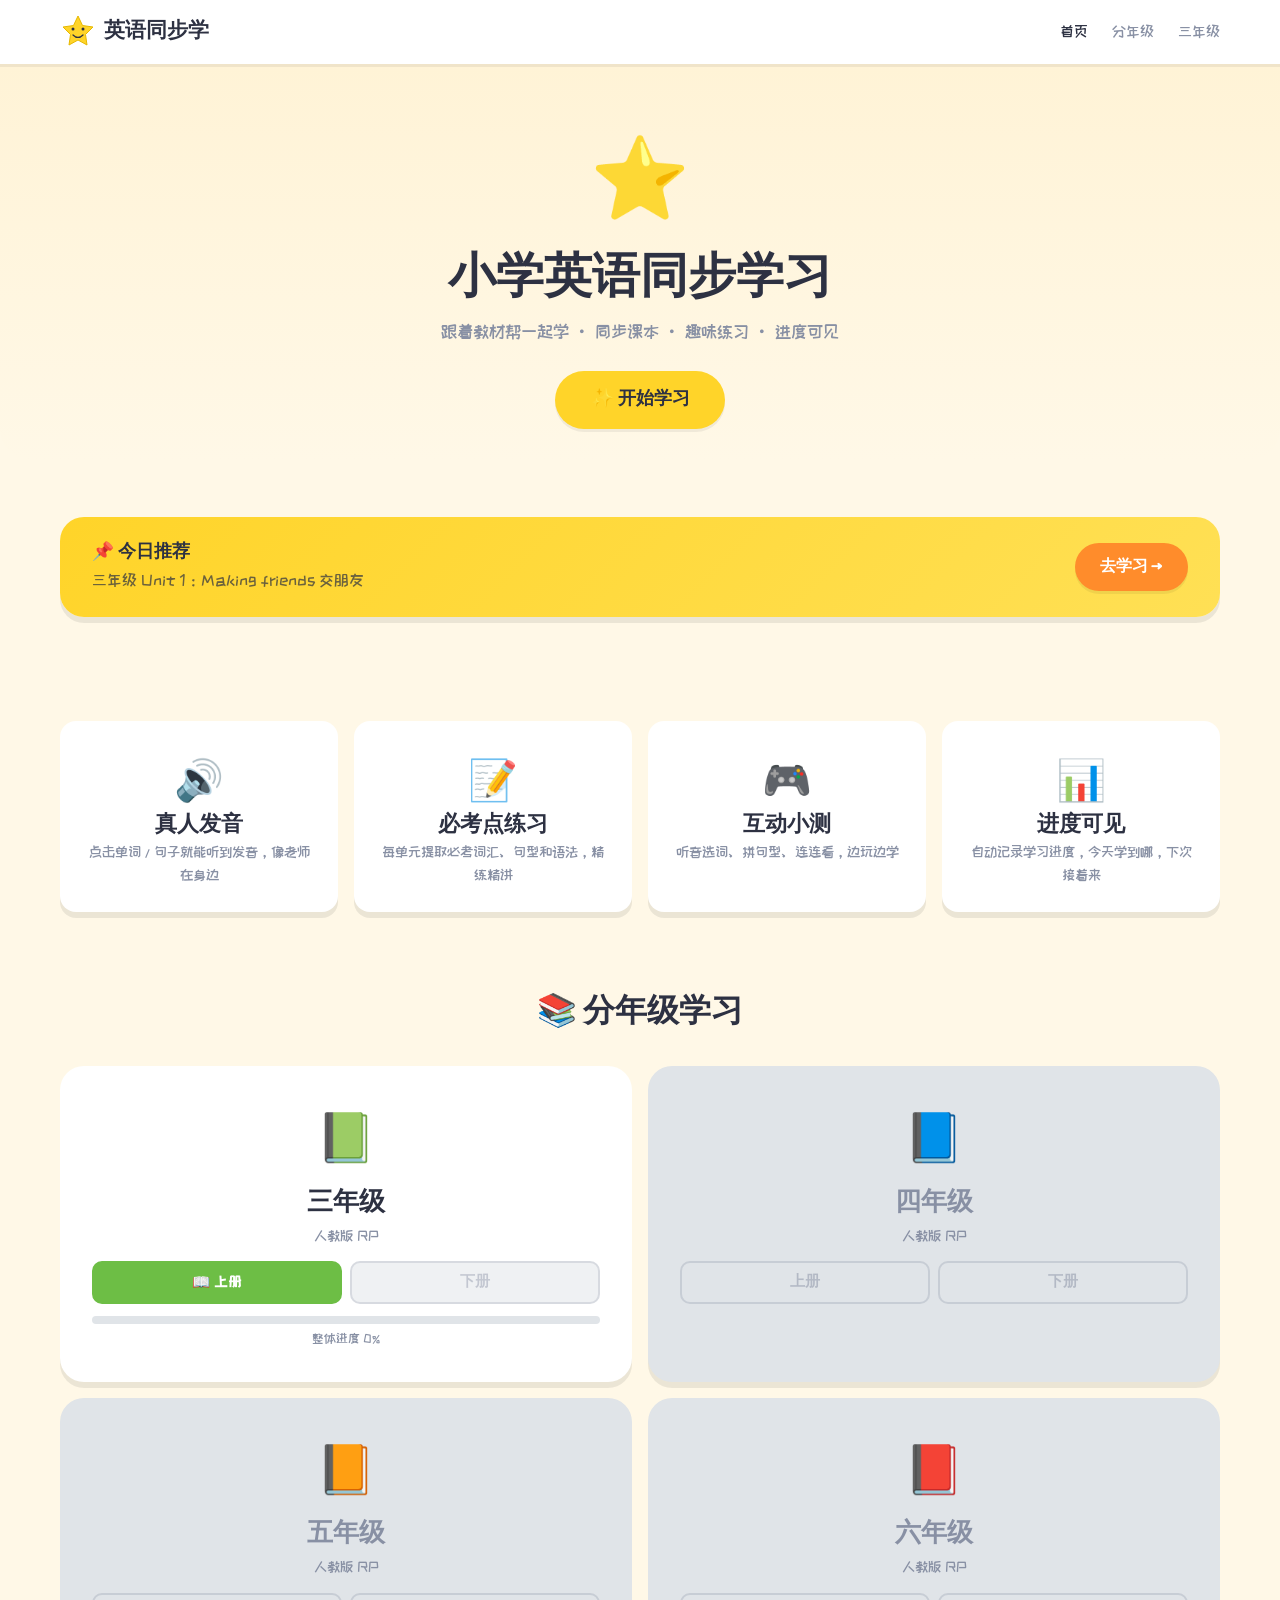
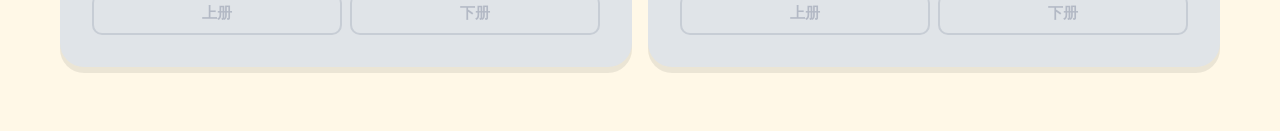
==== commit 23d85dd1: "feat: 年级分上下学期，首页卡片显示上册/下册按钮 grades.json 每个年级新增 semesters 数组（up 上册 / down 下册）。\n首页年级卡片内联两个学期按钮：上册可进入(" ====
--- a/index.html
+++ b/index.html
@@ -101,6 +101,13 @@
     const unitIds = ['u1', 'u2', 'u3', 'u4', 'u5', 'u6', 'rev'];
     const gp = Progress.getGradeProgress(3, unitIds, totalSectionsMap);
 
+    function semButtons(g) {
+      return (g.semesters || []).map(s => s.active
+        ? `<a href="${s.url}" class="sem-btn sem-btn--active" title="${s.desc}">📖 ${s.label}</a>`
+        : `<button class="sem-btn" disabled title="${s.desc}">${s.label}</button>`
+      ).join('');
+    }
+
     for (const g of grades) {
       const card = document.createElement('div');
       const active = g.active;
@@ -116,11 +123,11 @@
           <div class="grade-card__icon">${g.icon}</div>
           <div class="grade-card__title">${g.label}</div>
           <div class="grade-card__sub">${g.desc}</div>
+          <div class="sem-row">${semButtons(g)}</div>
           <div class="progress-bar" style="margin-top:.75rem">
             <div class="progress-bar__fill" style="width:${pct}%"></div>
           </div>
           <div style="font-size:.8rem;color:var(--c-gray);margin-top:.35rem">整体进度 ${pct}%</div>
-          <a href="${g.url}" class="btn btn-primary" style="margin-top:.75rem">进入学习</a>
         `;
       } else {
         card.className = 'grade-card grade-card--coming';
@@ -128,7 +135,7 @@
           <div class="grade-card__icon">${g.icon}</div>
           <div class="grade-card__title">${g.label}</div>
           <div class="grade-card__sub">${g.desc}</div>
-          <button class="btn btn-outline" style="margin-top:.75rem" disabled>敬请期待</button>
+          <div class="sem-row">${semButtons(g)}</div>
         `;
       }
       grid.appendChild(card);
--- a/assets/css/layout.css
+++ b/assets/css/layout.css
@@ -52,6 +52,22 @@
 .grade-card__sub { color: var(--c-gray); font-size: .9rem; }
 .grade-card--coming { background: var(--c-gray3); }
 .grade-card--coming .grade-card__title { color: var(--c-gray); }
+
+/* Semester buttons inside grade card */
+.sem-row {
+  display: flex; gap: .5rem; justify-content: center;
+  margin-top: .9rem;
+}
+.sem-btn {
+  flex: 1; padding: .45rem .25rem; border-radius: var(--radius-sm);
+  font-size: .92rem; font-weight: 700; cursor: pointer;
+  border: 2px solid var(--c-gray2); background: var(--c-gray3);
+  color: var(--c-gray); text-decoration: none;
+  transition: all var(--fast) var(--ease);
+}
+.sem-btn--active { background: var(--c-green); color: #fff; border-color: var(--c-green); }
+.sem-btn--active:hover { filter: brightness(1.05); transform: translateY(-2px); }
+.sem-btn:disabled { opacity: .5; cursor: not-allowed; }
 
 /* Section Spacing */
 .section { padding: 2rem 0; }
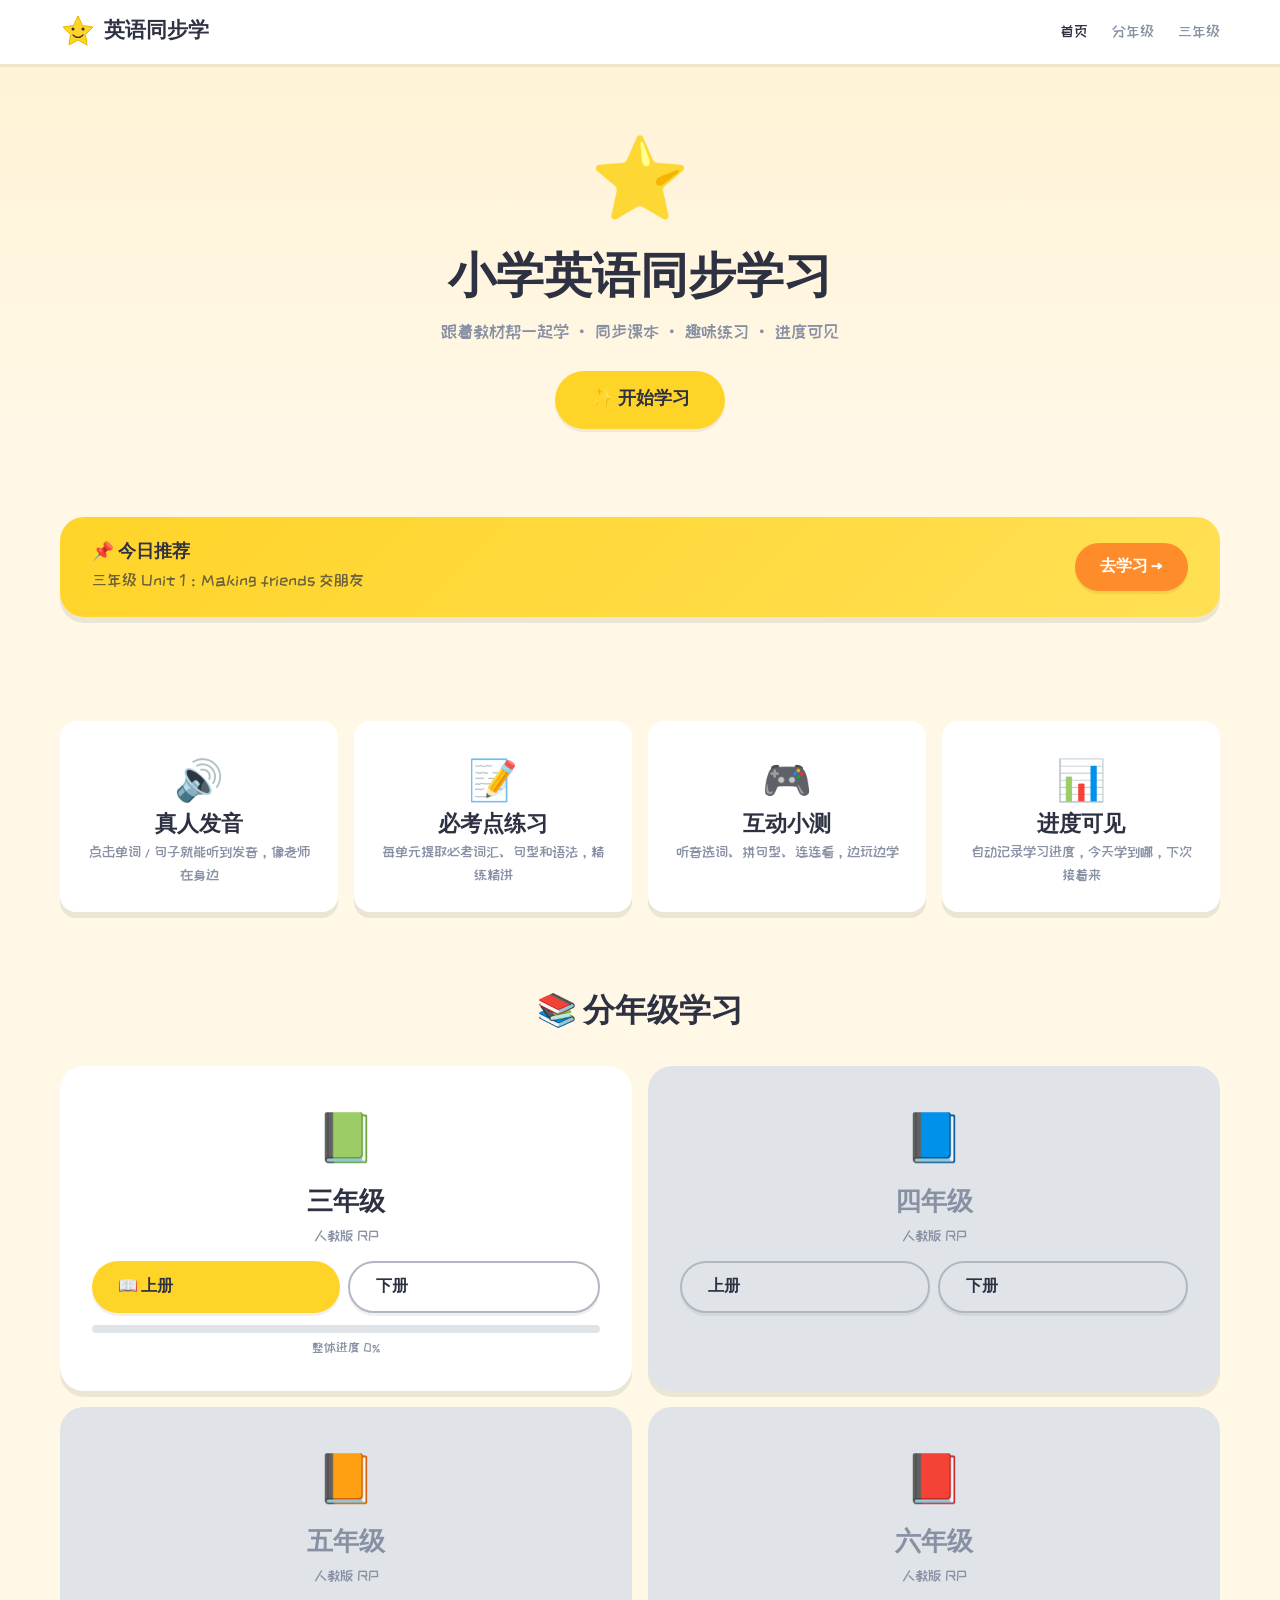
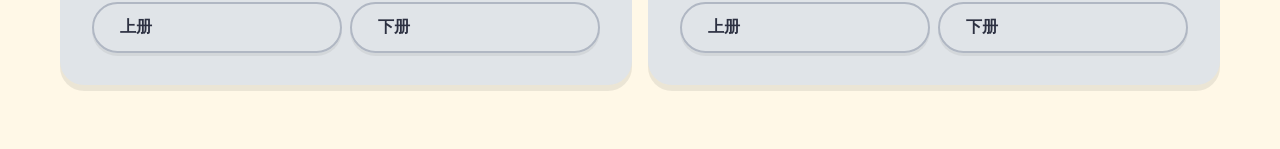
==== commit f97644bf: "fix: 分年级卡片上下学期按钮改用醒目btn样式 上版学期按钮用 .sem-btn 小色块，禁用态灰色不显眼，像按钮没了。\n改用 .btn btn-primary(上册可进入) / .btn bt" ====
--- a/index.html
+++ b/index.html
@@ -103,8 +103,8 @@
 
     function semButtons(g) {
       return (g.semesters || []).map(s => s.active
-        ? `<a href="${s.url}" class="sem-btn sem-btn--active" title="${s.desc}">📖 ${s.label}</a>`
-        : `<button class="sem-btn" disabled title="${s.desc}">${s.label}</button>`
+        ? `<a href="${s.url}" class="btn btn-primary">📖 ${s.label}</a>`
+        : `<button class="btn btn-outline" disabled>${s.label}</button>`
       ).join('');
     }
 
--- a/assets/css/layout.css
+++ b/assets/css/layout.css
@@ -58,16 +58,7 @@
   display: flex; gap: .5rem; justify-content: center;
   margin-top: .9rem;
 }
-.sem-btn {
-  flex: 1; padding: .45rem .25rem; border-radius: var(--radius-sm);
-  font-size: .92rem; font-weight: 700; cursor: pointer;
-  border: 2px solid var(--c-gray2); background: var(--c-gray3);
-  color: var(--c-gray); text-decoration: none;
-  transition: all var(--fast) var(--ease);
-}
-.sem-btn--active { background: var(--c-green); color: #fff; border-color: var(--c-green); }
-.sem-btn--active:hover { filter: brightness(1.05); transform: translateY(-2px); }
-.sem-btn:disabled { opacity: .5; cursor: not-allowed; }
+.sem-row .btn { flex: 1; }
 
 /* Section Spacing */
 .section { padding: 2rem 0; }
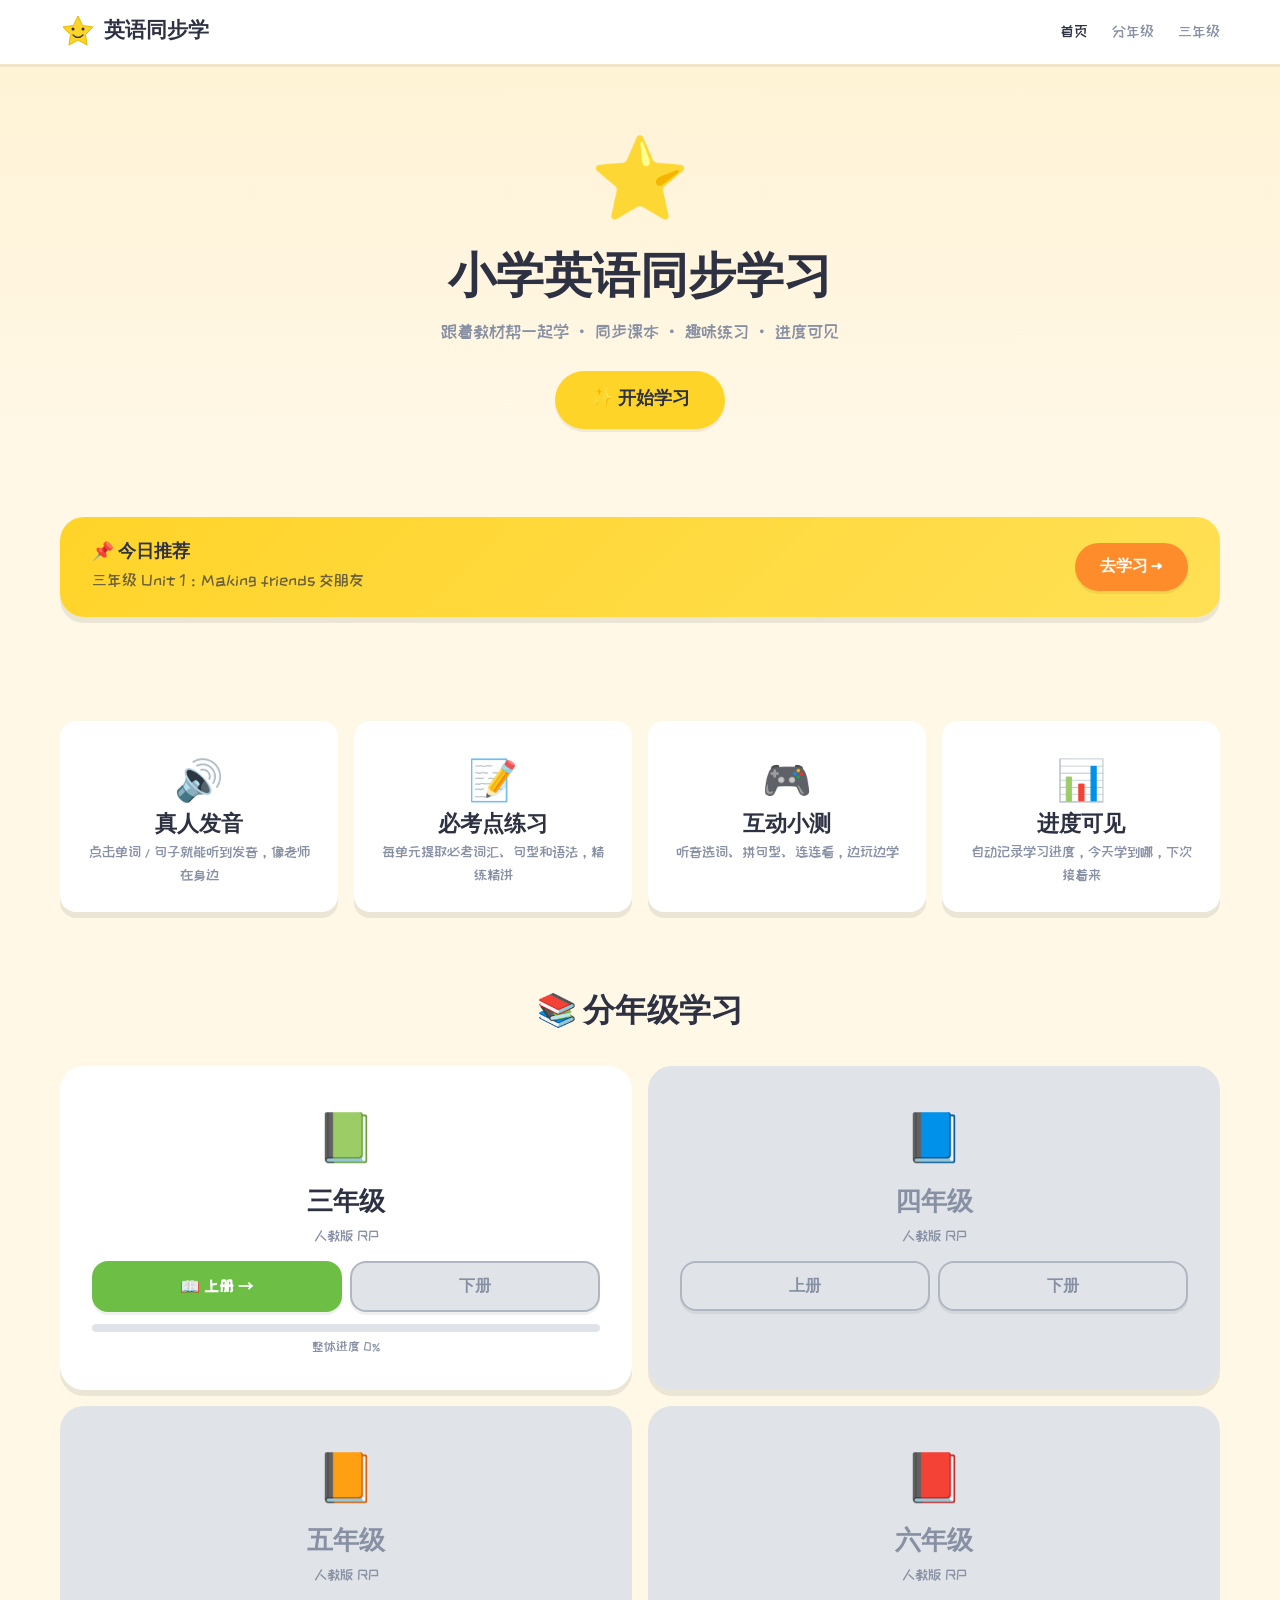
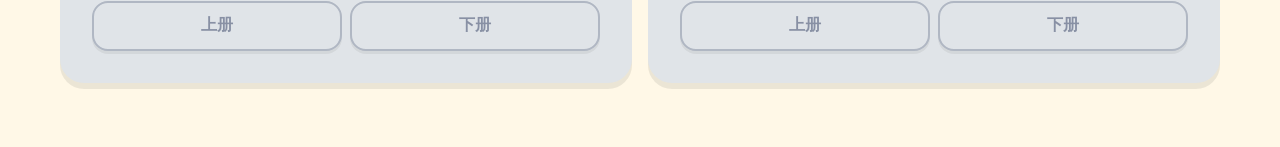
==== commit 40b947f0: "fix: 上下册按钮改为实心填充醒目样式 .btn-outline 禁用态透明描边太弱看不清。\n新增 .sem-btn 专用样式：可进入=绿色实心+白字+箭头，\n禁用=浅灰实心+边框+阴影(明显是" ====
--- a/index.html
+++ b/index.html
@@ -103,8 +103,8 @@
 
     function semButtons(g) {
       return (g.semesters || []).map(s => s.active
-        ? `<a href="${s.url}" class="btn btn-primary">📖 ${s.label}</a>`
-        : `<button class="btn btn-outline" disabled>${s.label}</button>`
+        ? `<a href="${s.url}" class="sem-btn sem-btn--go">📖 ${s.label} →</a>`
+        : `<button class="sem-btn sem-btn--off" disabled>${s.label}</button>`
       ).join('');
     }
 
--- a/assets/css/layout.css
+++ b/assets/css/layout.css
@@ -58,7 +58,21 @@
   display: flex; gap: .5rem; justify-content: center;
   margin-top: .9rem;
 }
-.sem-row .btn { flex: 1; }
+.sem-btn {
+  flex: 1; display: inline-flex; align-items: center; justify-content: center;
+  padding: .65rem .5rem; border-radius: var(--radius-md);
+  font-size: 1rem; font-weight: 800; cursor: pointer; text-decoration: none;
+  border: 2px solid transparent; box-shadow: var(--shadow-sm);
+  transition: all var(--fast) var(--ease);
+}
+.sem-btn--go {
+  background: var(--c-green); color: #fff; border-color: var(--c-green);
+}
+.sem-btn--go:hover { background: #5DA838; transform: translateY(-2px); box-shadow: var(--shadow-md); }
+.sem-btn--off {
+  background: var(--c-gray3); color: var(--c-gray); border-color: var(--c-gray2);
+  cursor: not-allowed;
+}
 
 /* Section Spacing */
 .section { padding: 2rem 0; }
